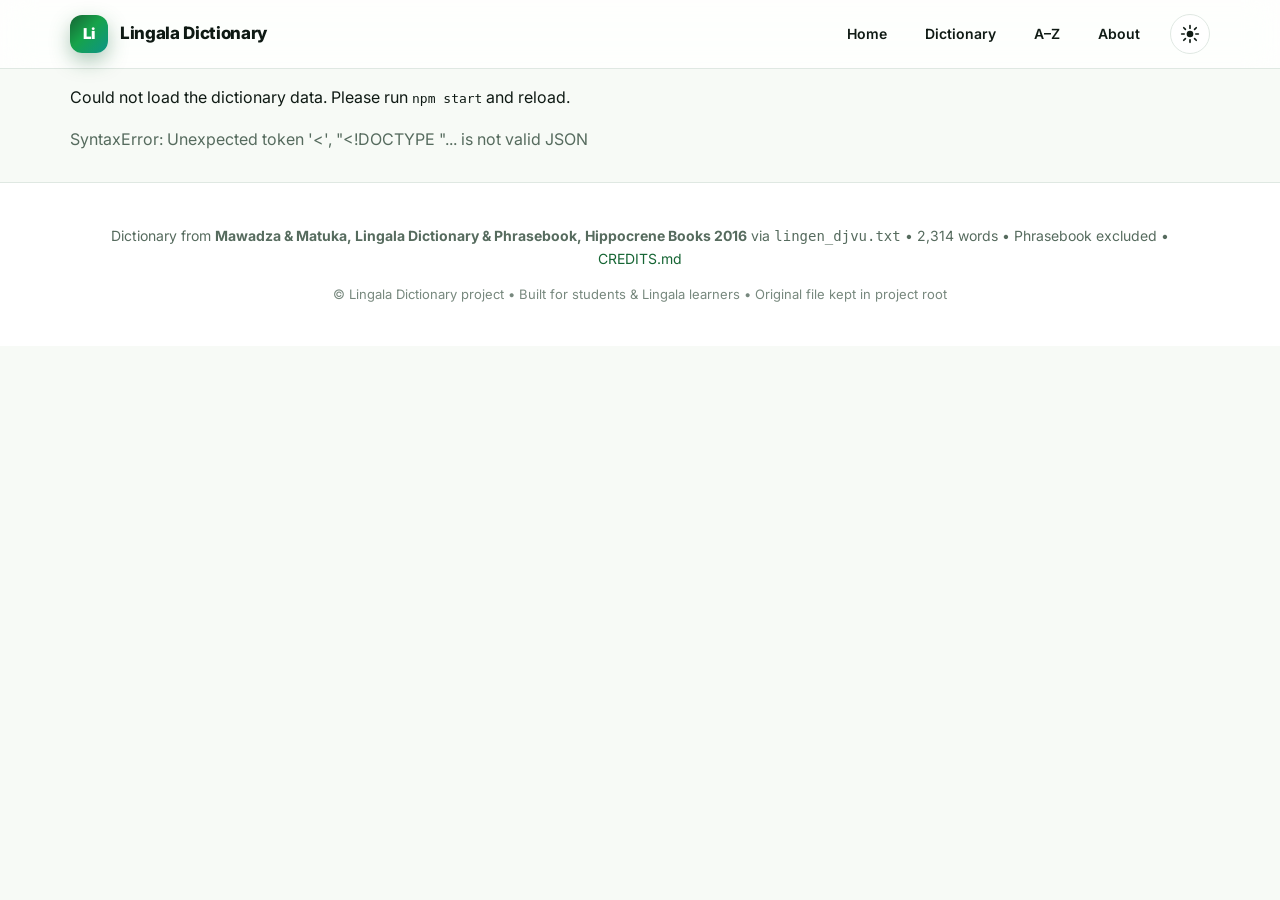
==== index.html @ 076da3cf "Add files via upload" ====
<!DOCTYPE html>
<html lang="en" data-theme="light">
<head>
  <meta charset="UTF-8" />
  <meta name="viewport" content="width=device-width, initial-scale=1.0" />
  <title>Lingala Dictionary — Discover Lingala Words & Meanings</title>
  <meta name="description" content="Premium Lingala–English dictionary with 2,314 words from Hippocrene Dictionary & Phrasebook. Fast search, A–Z browse, Word of the Day." />
  <link rel="icon" href="data:image/svg+xml,<svg xmlns='http://www.w3.org/2000/svg' viewBox='0 0 100 100'><text y='.9em' font-size='90'>📘</text></svg>" />
  <link rel="preconnect" href="https://fonts.googleapis.com" />
  <link rel="preconnect" href="https://fonts.gstatic.com" crossorigin />
  <link href="https://fonts.googleapis.com/css2?family=Inter:wght@500;600;700;800;900&display=swap" rel="stylesheet" />
  <link rel="stylesheet" href="/css/styles.css?v=4" />
</head>
<body>
  <header class="navbar">
    <div class="nav-inner">
      <a class="brand" href="#/">
        <span class="brand-mark">Li</span>
        <span class="brand-name">Lingala Dictionary</span>
      </a>
      <button class="nav-toggle" id="navToggle" aria-label="Open menu">
        <svg viewBox="0 0 24 24" width="24" height="24"><path d="M3 6h18M3 12h18M3 18h18" stroke="currentColor" stroke-width="2" stroke-linecap="round"/></svg>
      </button>
      <nav class="nav-links" id="navLinks">
        <a href="#/">Home</a>
        <a href="#/dictionary">Dictionary</a>
        <a href="#/categories">A–Z</a>
        <a href="#/about">About</a>
        <button class="theme-toggle" id="themeToggle" aria-label="Toggle dark mode">
          <svg class="icon-sun" viewBox="0 0 24 24" width="20" height="20"><circle cx="12" cy="12" r="4" fill="currentColor"/><g stroke="currentColor" stroke-width="2" stroke-linecap="round"><line x1="12" y1="2" x2="12" y2="5"/><line x1="12" y1="19" x2="12" y2="22"/><line x1="2" y1="12" x2="5" y2="12"/><line x1="19" y1="12" x2="22" y2="12"/><line x1="4.5" y1="4.5" x2="6.5" y2="6.5"/><line x1="17.5" y1="17.5" x2="19.5" y2="19.5"/><line x1="4.5" y1="19.5" x2="6.5" y2="17.5"/><line x1="17.5" y1="6.5" x2="19.5" y2="4.5"/></g></svg>
          <svg class="icon-moon" viewBox="0 0 24 24" width="20" height="20"><path d="M21 12.8A9 9 0 1 1 11.2 3a7 7 0 0 0 9.8 9.8z" fill="currentColor"/></svg>
        </button>
      </nav>
    </div>
  </header>
  <main id="app"></main>
  <footer class="footer">
    <div class="container footer-inner">
      <p>Dictionary from <strong>Mawadza & Matuka, Lingala Dictionary & Phrasebook, Hippocrene Books 2016</strong> via <code>lingen_djvu.txt</code> • 2,314 words • Phrasebook excluded • <a href="/CREDITS.md" target="_blank">CREDITS.md</a></p>
      <p class="footer-sub">© Lingala Dictionary project • Built for students & Lingala learners • Original file kept in project root</p>
    </div>
  </footer>
  <script src="/js/data.js?v=2"></script>
  <script src="/js/app.js?v=2"></script>
</body>
</html>
---- css/styles.css ----
/* =========================================================
   Lingala Dictionary — Congo Basin Theme
   Forest greens, river teals, and savanna gold,
   inspired by the Congo Basin. Fully responsive.
   ========================================================= */
:root{
  --primary:#166534;
  --primary-2:#16a34a;
  --primary-3:#0d9488;
  --accent:#d97706;
  --accent-2:#f59e0b;
  --grad:linear-gradient(135deg,#166534 0%,#16a34a 45%,#0d9488 100%);
  --grad-accent:linear-gradient(135deg,#d97706 0%,#f59e0b 100%);
  --bg:#f7faf6;
  --surface:#ffffff;
  --surface-2:#f0f6f1;
  --surface-3:#e8f2ea;
  --text:#0f1a14;
  --muted:#566b5e;
  --muted-2:#7d9489;
  --border:#dfe8e2;
  --border-2:#c3d3c9;
  --shadow:0 10px 30px rgba(15,26,20,.08);
  --shadow-lg:0 20px 50px rgba(15,26,20,.12);
  --shadow-sm:0 4px 14px rgba(15,26,20,.06);
  --chip-bg:#e8f2ea;
  --chip-text:#166534;
  --nav-bg:rgba(255,255,255,.82);
  --radius:16px;
  --radius-lg:20px;
  --radius-xl:24px;
}
html[data-theme="dark"]{
  --bg:#07110d;
  --surface:#0f1d16;
  --surface-2:#14261c;
  --surface-3:#1c3327;
  --text:#e7f2ea;
  --muted:#8fa89b;
  --muted-2:#5f786b;
  --border:#1c3327;
  --border-2:#2c4a3a;
  --shadow:0 14px 36px rgba(0,0,0,.45);
  --shadow-lg:0 24px 60px rgba(0,0,0,.55);
  --shadow-sm:0 6px 18px rgba(0,0,0,.35);
  --chip-bg:rgba(22,163,74,.15);
  --chip-text:#a7f3d0;
  --nav-bg:rgba(7,17,13,.78);
}
*{box-sizing:border-box}
html,body{margin:0;padding:0}
html{scroll-behavior:smooth}
body{
  font-family:"Inter",-apple-system,BlinkMacSystemFont,"Segoe UI",Roboto,Helvetica,Arial,sans-serif;
  background:var(--bg);
  color:var(--text);
  min-height:100vh;
  line-height:1.6;
  -webkit-font-smoothing:antialiased;
  transition:background-color .3s ease,color .3s ease;
  overflow-x:hidden;
}
a{color:var(--primary);text-decoration:none}
a:hover{text-decoration:underline}
.container{width:min(1140px,92vw);margin:0 auto}
.muted{color:var(--muted)}
.hl{background:#fef9c3;color:#854d0e;padding:1px 4px;border-radius:6px;font-weight:700}
html[data-theme="dark"] .hl{background:rgba(251,191,36,.25);color:#fde68a}

/* NAVBAR */
.navbar{
  position:sticky;top:0;z-index:50;
  backdrop-filter:blur(16px) saturate(180%);
  -webkit-backdrop-filter:blur(16px) saturate(180%);
  background:var(--nav-bg);
  border-bottom:1px solid var(--border);
}
.nav-inner{
  width:min(1140px,92vw);margin:0 auto;height:68px;
  display:flex;align-items:center;justify-content:space-between;gap:16px;
}
.brand{display:flex;align-items:center;gap:12px;color:var(--text);font-weight:800;letter-spacing:-.02em}
.brand:hover{text-decoration:none}
.brand-mark{
  width:38px;height:38px;border-radius:12px;background:var(--grad);
  color:#fff;font-weight:900;font-size:15px;display:grid;place-items:center;
  box-shadow:0 8px 20px rgba(22,101,52,.35);flex-shrink:0;
}
.brand-name{font-size:17px;letter-spacing:-.02em}
.nav-links{display:flex;align-items:center;gap:6px}
.nav-links a{
  color:var(--text);padding:9px 16px;border-radius:999px;
  font-weight:600;font-size:14px;transition:all .2s ease;white-space:nowrap;
}
.nav-links a:hover{background:var(--surface-3);text-decoration:none;transform:translateY(-1px)}
.nav-links a.active{background:var(--grad);color:#fff;box-shadow:0 6px 16px rgba(22,101,52,.3)}
.theme-toggle{
  margin-left:8px;width:40px;height:40px;border:1px solid var(--border);
  border-radius:999px;background:var(--surface);color:var(--text);cursor:pointer;
  display:grid;place-items:center;transition:all .2s ease;flex-shrink:0;
}
.theme-toggle:hover{transform:translateY(-1px) rotate(12deg);border-color:var(--border-2)}
.icon-moon{display:none}
html[data-theme="dark"] .icon-sun{display:none}
html[data-theme="dark"] .icon-moon{display:block}
.nav-toggle{display:none;background:none;border:none;color:var(--text);cursor:pointer;padding:8px;border-radius:10px}
.nav-toggle:hover{background:var(--surface-3)}

/* HERO */
.hero{position:relative;overflow:hidden;padding:80px 0 60px;text-align:center}
.hero-glow{
  position:absolute;inset:-30% 0 auto 0;height:520px;
  background:radial-gradient(600px 400px at 30% 0%, rgba(22,163,74,.16), transparent 60%), radial-gradient(600px 400px at 80% 20%, rgba(217,119,6,.13), transparent 60%), var(--grad);
  filter:blur(60px);opacity:.18;z-index:0;
}
html[data-theme="dark"] .hero-glow{opacity:.28;filter:blur(80px)}
.hero-inner{position:relative;z-index:1}
.hero-badge{
  display:inline-flex;align-items:center;gap:8px;
  background:var(--surface);border:1px solid var(--border);box-shadow:var(--shadow-sm);
  padding:6px 14px;border-radius:999px;font-size:13px;font-weight:700;color:var(--muted);margin-bottom:18px;
}
.hero-badge span{width:8px;height:8px;background:#22c55e;border-radius:50%;box-shadow:0 0 0 6px rgba(34,197,94,.15);animation:pulse 2s infinite}
@keyframes pulse{0%,100%{box-shadow:0 0 0 6px rgba(34,197,94,.15)}50%{box-shadow:0 0 0 10px rgba(34,197,94,0)}}
.hero-title{
  font-size:clamp(38px,7vw,64px);font-weight:900;letter-spacing:-.04em;
  margin:0 0 14px;line-height:.95;
  background:var(--grad);-webkit-background-clip:text;background-clip:text;-webkit-text-fill-color:transparent;
}
.hero-sub{font-size:clamp(16px,2.4vw,20px);color:var(--muted);margin:0 auto 32px;max-width:640px;line-height:1.5}
.hero-search{position:relative;width:min(640px,92vw);margin:0 auto}
.hero-search .search-ic{position:absolute;left:18px;top:50%;transform:translateY(-50%);color:var(--muted);pointer-events:none}
.hero-search .search-input{padding-left:52px;height:60px;font-size:17px;border-radius:999px;box-shadow:var(--shadow-lg);border-width:1.5px}
.hero-hint{margin-top:12px;font-size:13px;color:var(--muted-2);font-weight:500}
.hero-hint strong{color:var(--muted);font-weight:700}

/* SEARCH */
.search-wrap{position:relative;width:min(640px,100%);margin:0 auto 18px}
.search-wrap .search-ic{position:absolute;left:16px;top:50%;transform:translateY(-50%);color:var(--muted);pointer-events:none}
.search-input{
  width:100%;height:52px;padding:0 18px 0 46px;border-radius:999px;
  border:1.5px solid var(--border);background:var(--surface);color:var(--text);
  font-size:15px;font-weight:500;box-shadow:var(--shadow-sm);outline:none;
  transition:all .2s ease;
}
.search-input::placeholder{color:var(--muted-2)}
.search-input:focus{border-color:var(--primary-2);box-shadow:0 0 0 4px rgba(22,163,74,.15), var(--shadow-sm)}

/* STATS */
.stats{display:grid;grid-template-columns:repeat(4,1fr);gap:16px;margin:36px auto 8px}
.stat-card{
  background:var(--surface);border:1px solid var(--border);border-radius:var(--radius);
  padding:20px 16px;text-align:center;box-shadow:var(--shadow-sm);transition:all .2s ease;position:relative;overflow:hidden;
}
.stat-card::before{content:"";position:absolute;top:0;left:0;right:0;height:3px;background:var(--grad);opacity:0;transition:opacity .2s}
.stat-card:hover{transform:translateY(-3px);box-shadow:var(--shadow);border-color:var(--border-2)}
.stat-card:hover::before{opacity:1}
.stat-num{font-size:clamp(22px,3vw,30px);font-weight:900;color:var(--primary);letter-spacing:-.03em}
.stat-label{font-size:12px;color:var(--muted);margin-top:6px;font-weight:700;letter-spacing:.04em;text-transform:uppercase}

/* WORD OF THE DAY */
.wotd{
  display:block;margin:28px auto 0;background:var(--surface);
  border:1px solid var(--border);border-radius:var(--radius-xl);padding:26px 28px;box-shadow:var(--shadow);
  transition:all .2s ease;position:relative;overflow:hidden;
}
.wotd::before{content:"";position:absolute;left:0;top:0;bottom:0;width:5px;background:var(--grad)}
.wotd:hover{transform:translateY(-4px);box-shadow:var(--shadow-lg);border-color:var(--border-2);text-decoration:none}
.wotd-tag{
  display:inline-flex;align-items:center;gap:6px;font-size:11px;font-weight:800;text-transform:uppercase;
  letter-spacing:.08em;color:#fff;background:var(--grad);
  padding:6px 12px;border-radius:999px;margin-bottom:14px;
}
.wotd-word{font-size:34px;font-weight:900;letter-spacing:-.03em;line-height:1}
.wotd-mean{color:var(--muted);font-size:17px;margin-top:8px;line-height:1.4}
.wotd-ipa{color:var(--muted-2);font-style:italic;margin-top:10px;font-size:14px}
.wotd-ex{margin-top:14px;font-size:14px;color:var(--text);background:var(--surface-2);border:1px solid var(--border);border-radius:12px;padding:12px 14px}

/* SECTION TITLES */
.section-title{font-size:22px;font-weight:800;margin:40px 0 16px;letter-spacing:-.02em;display:flex;align-items:center;gap:10px}
.section-title::after{content:"";height:1px;flex:1;background:var(--border);margin-left:10px}
.browse-section{padding-bottom:50px}

/* A-Z BAR */
.az-bar{display:flex;flex-wrap:wrap;gap:7px;margin:8px 0 20px;justify-content:center}
.az-btn{
  min-width:40px;height:40px;border:1.5px solid var(--border);background:var(--surface);
  color:var(--text);border-radius:12px;font-weight:700;font-size:14px;cursor:pointer;
  transition:all .18s ease;
}
.az-btn:hover{transform:translateY(-2px);border-color:var(--primary-2);color:var(--primary)}
.az-btn.active{background:var(--grad);color:#fff;border-color:transparent;box-shadow:0 6px 16px rgba(22,101,52,.3);transform:translateY(-1px)}
.result-count{color:var(--muted);font-size:14px;margin-bottom:18px;font-weight:600;text-align:center}

/* WORD GRID & CARDS */
.word-grid{display:grid;grid-template-columns:repeat(auto-fill,minmax(260px,1fr));gap:16px}
.word-card{
  display:block;background:var(--surface);border:1px solid var(--border);
  border-radius:var(--radius);padding:18px 20px;box-shadow:var(--shadow-sm);
  transition:all .2s ease;color:var(--text);position:relative;overflow:hidden;
}
.word-card::before{content:"";position:absolute;top:0;left:0;right:0;height:2px;background:var(--grad);opacity:0;transition:opacity .2s}
.word-card:hover{transform:translateY(-4px);box-shadow:var(--shadow);border-color:var(--border-2);text-decoration:none}
.word-card:hover::before{opacity:1}
.wc-top{display:flex;align-items:center;justify-content:space-between;gap:10px}
.wc-word{font-size:19px;font-weight:800;letter-spacing:-.02em;line-height:1.2;overflow:hidden;text-overflow:ellipsis;white-space:nowrap;flex:1}
.wc-mean{color:var(--muted);margin-top:8px;font-size:14px;line-height:1.4;display:-webkit-box;-webkit-line-clamp:2;-webkit-box-orient:vertical;overflow:hidden;min-height:40px}
.wc-foot{margin-top:10px;color:var(--muted-2);font-size:12px;font-style:italic;display:flex;align-items:center;gap:6px}
.spk{font-style:normal}
.badge{
  font-size:10px;font-weight:800;text-transform:uppercase;letter-spacing:.06em;
  padding:4px 10px;border-radius:999px;background:var(--chip-bg);color:var(--chip-text);
  white-space:nowrap;flex-shrink:0;
}
.badge.big{font-size:12px;padding:6px 12px}

/* LOAD MORE */
.load-more-wrap{text-align:center;margin:28px 0 10px}
.btn-load{
  border:none;cursor:pointer;padding:13px 32px;border-radius:999px;
  font-size:14px;font-weight:800;letter-spacing:.02em;color:#fff;background:var(--grad);
  box-shadow:0 8px 20px rgba(22,101,52,.3);transition:all .2s ease;
}
.btn-load:hover{transform:translateY(-2px);box-shadow:0 12px 28px rgba(22,101,52,.38)}
.btn-load:active{transform:translateY(0)}
.empty{color:var(--muted);text-align:center;padding:50px 20px;background:var(--surface);border:1px dashed var(--border);border-radius:var(--radius);font-weight:600}

/* PAGE HEADS */
.page-head{padding:44px 0 12px}
.page-head h1{font-size:clamp(28px,4vw,38px);font-weight:900;margin:0 0 8px;letter-spacing:-.03em}
.page-head p{margin:0}
.back{display:inline-flex;align-items:center;gap:6px;margin-bottom:16px;color:var(--muted);font-weight:700;font-size:14px;padding:8px 12px;border-radius:999px;background:var(--surface);border:1px solid var(--border);transition:all .2s}
.back:hover{color:var(--primary);border-color:var(--primary-2);text-decoration:none;transform:translateX(-2px)}

/* CATEGORIES */
.cat-grid{display:grid;grid-template-columns:repeat(auto-fill,minmax(260px,1fr));gap:16px;padding-bottom:50px}
.cat-card{
  display:flex;align-items:center;justify-content:space-between;
  background:var(--surface);border:1px solid var(--border);border-radius:var(--radius);
  padding:18px 20px;box-shadow:var(--shadow-sm);color:var(--text);
  transition:all .2s ease;
}
.cat-card:hover{transform:translateY(-3px);box-shadow:var(--shadow);border-color:var(--border-2);text-decoration:none}
.cat-name{font-weight:800;letter-spacing:-.01em}
.cat-count{font-size:12px;font-weight:800;background:var(--grad);color:#fff;padding:5px 12px;border-radius:999px;min-width:44px;text-align:center}

/* WORD DETAIL */
.detail{padding-bottom:60px}
.detail-card{
  background:var(--surface);border:1px solid var(--border);border-radius:var(--radius-xl);
  padding:32px;box-shadow:var(--shadow);max-width:760px;margin-top:8px;position:relative;overflow:hidden;
}
.detail-card::before{content:"";position:absolute;top:0;left:0;right:0;height:4px;background:var(--grad)}
.detail-head{display:flex;align-items:center;gap:14px;flex-wrap:wrap;margin-bottom:4px}
.detail-word{font-size:clamp(32px,7vw,48px);font-weight:900;margin:0;letter-spacing:-.04em;line-height:1}
.detail-mean{font-size:19px;color:var(--text);margin:14px 0 0;font-weight:600;line-height:1.5}
.detail-ipa{margin-top:10px;color:var(--muted);font-size:16px;font-style:italic}
.detail-block{margin-top:24px;padding-top:20px;border-top:1px solid var(--border)}
.detail-block h3{margin:0 0 10px;font-size:11px;text-transform:uppercase;letter-spacing:.08em;color:var(--muted);font-weight:800}
.detail-block p{margin:0;font-size:16px;line-height:1.6}
.detail-block.source{font-size:13px;background:var(--surface-2);padding:16px;border-radius:12px;border:1px solid var(--border)}
.example{background:var(--surface-2);border:1px solid var(--border);border-radius:12px;padding:14px;margin-bottom:10px}
.ex-text{font-weight:700;margin:0;font-size:15px}
.ex-trans{color:var(--muted);margin:6px 0 0;font-size:14px}
.chips{display:flex;flex-wrap:wrap;gap:8px}
.chip{
  font-size:13px;font-weight:700;padding:7px 14px;border-radius:999px;
  background:var(--chip-bg);color:var(--chip-text);transition:all .15s ease;border:1px solid transparent;
}
.chip:hover{transform:translateY(-2px);text-decoration:none;border-color:var(--primary-2)}

/* ABOUT */
.about-card{
  background:var(--surface);border:1px solid var(--border);border-radius:var(--radius-xl);
  padding:32px;box-shadow:var(--shadow);max-width:820px;margin-bottom:50px;
}
.about-card h2{font-size:18px;margin:28px 0 10px;font-weight:800;letter-spacing:-.02em}
.about-card h2:first-child{margin-top:0}
.about-card ul{padding-left:20px}
.about-card li{margin:8px 0}
.about-card p{line-height:1.7}

/* FOOTER */
.footer{border-top:1px solid var(--border);padding:28px 0;margin-top:30px;background:var(--surface)}
.footer-inner{font-size:14px;color:var(--muted);text-align:center;line-height:1.6}
.footer-sub{margin-top:6px;opacity:.8;font-size:13px}

/* LOADING */
.loading{text-align:center;padding:100px 0;color:var(--muted)}
.spinner{
  width:44px;height:44px;margin:0 auto 16px;border-radius:50%;
  border:3px solid var(--border);border-top-color:var(--primary);animation:spin .8s linear infinite;
}
@keyframes spin{to{transform:rotate(360deg)}}

/* VIEW TRANSITION */
.view-enter{animation:fadeUp .4s ease both}
@keyframes fadeUp{from{opacity:0;transform:translateY(12px)}to{opacity:1;transform:translateY(0)}}

/* RESPONSIVE */
@media (max-width:900px){.stats{grid-template-columns:repeat(2,1fr)}}
@media (max-width:760px){
  .nav-toggle{display:block}
  .nav-links{
    position:absolute;top:68px;left:0;right:0;flex-direction:column;
    align-items:stretch;gap:6px;background:var(--nav-bg);backdrop-filter:blur(16px);
    border-bottom:1px solid var(--border);padding:16px 4vw 20px;display:none;box-shadow:var(--shadow-lg);
  }
  .nav-links.open{display:flex}
  .nav-links a{padding:12px 16px}
  .theme-toggle{margin:8px 16px 0;width:auto;height:44px;border-radius:12px}
  .word-grid{grid-template-columns:1fr 1fr;gap:12px}
  .detail-card{padding:24px}
  .stats{gap:12px}
  .hero{padding:60px 0 40px}
}
@media (max-width:520px){
  .word-grid{grid-template-columns:1fr}
  .stats{grid-template-columns:1fr 1fr}
  .az-btn{min-width:36px;height:36px;font-size:13px}
}
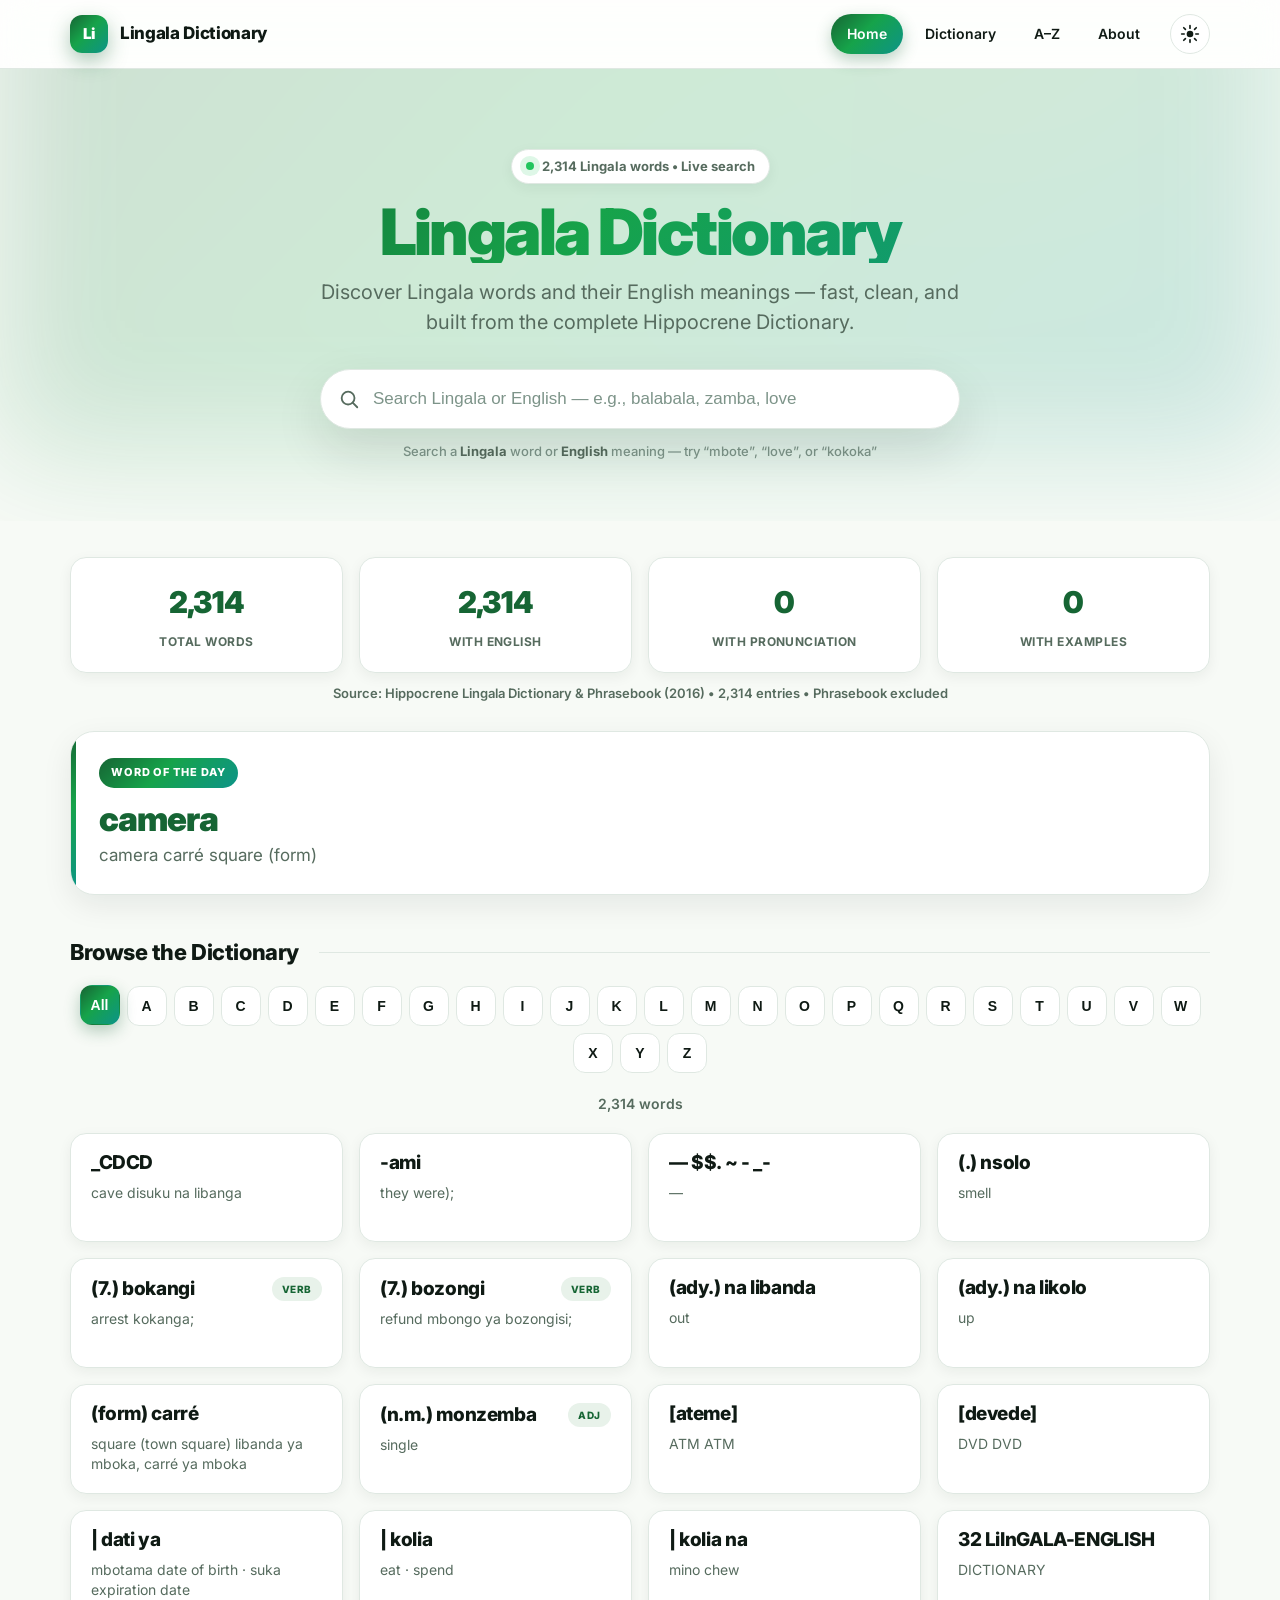
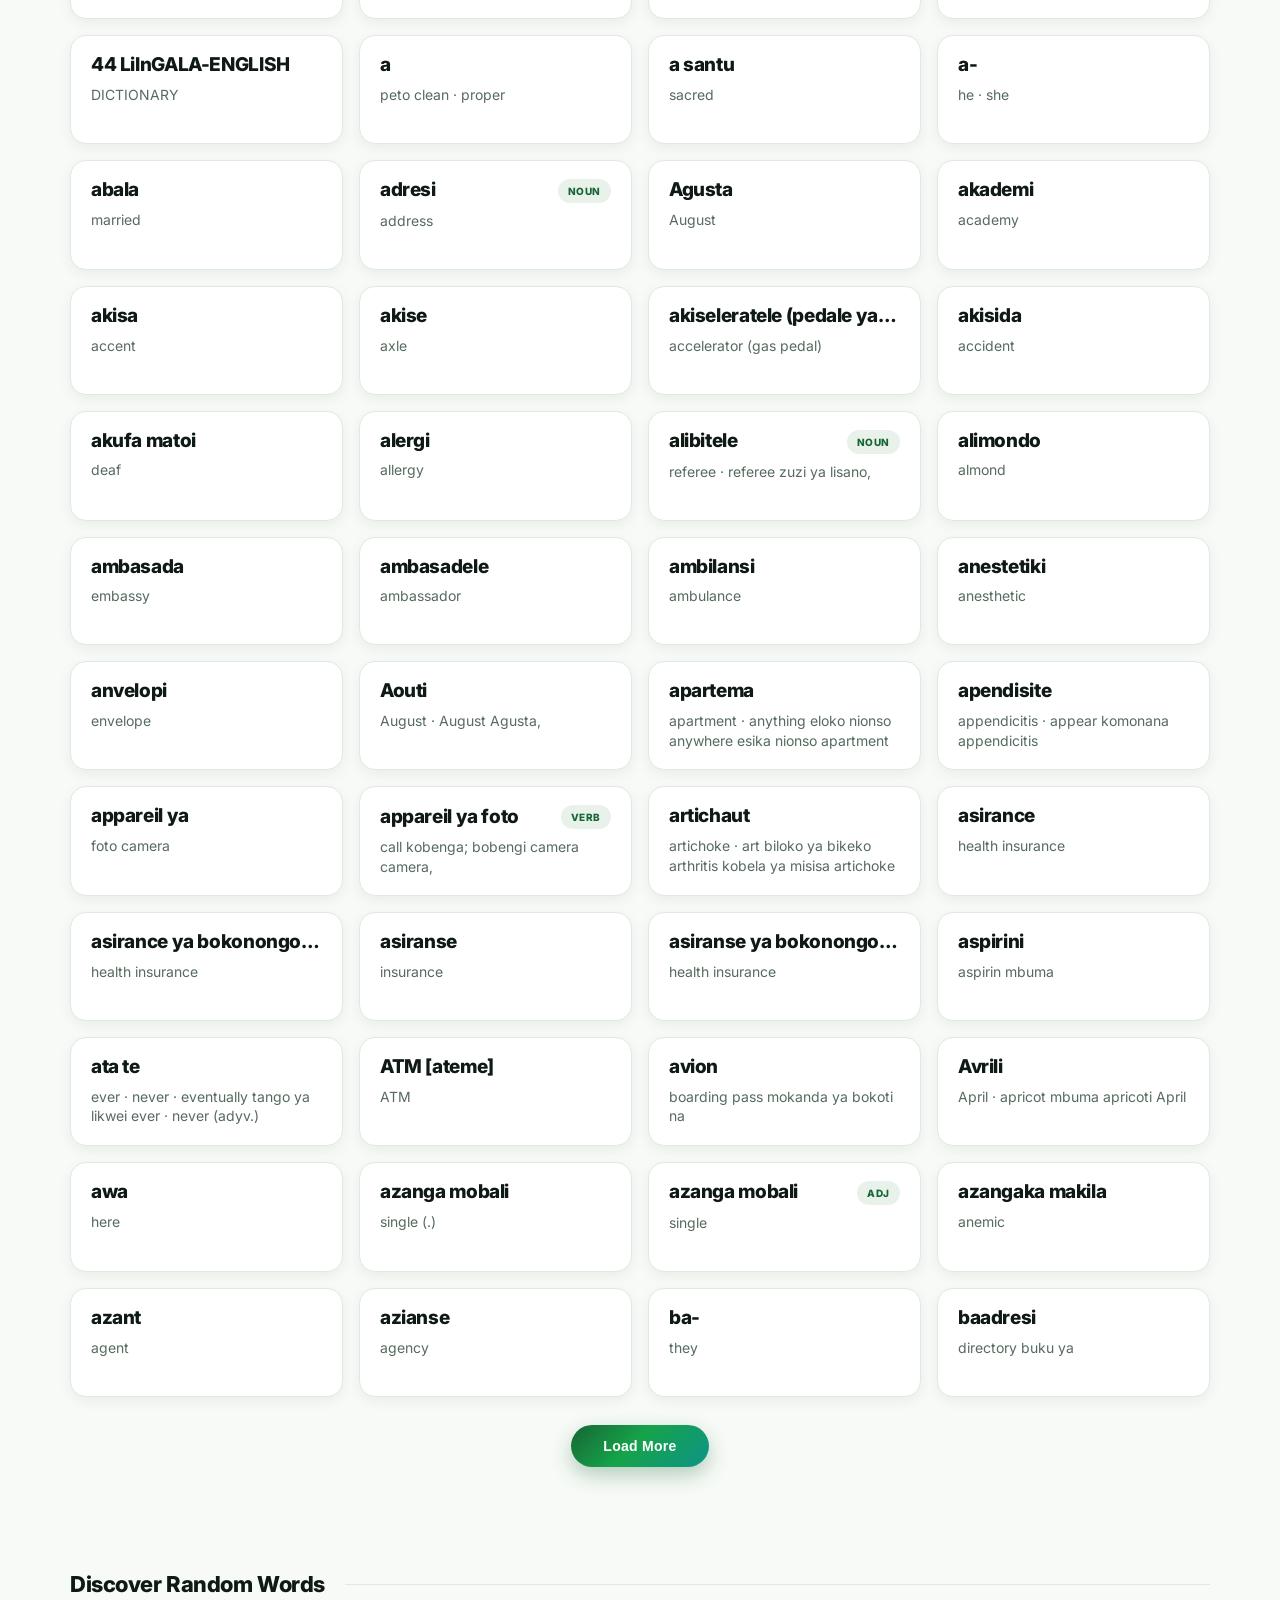
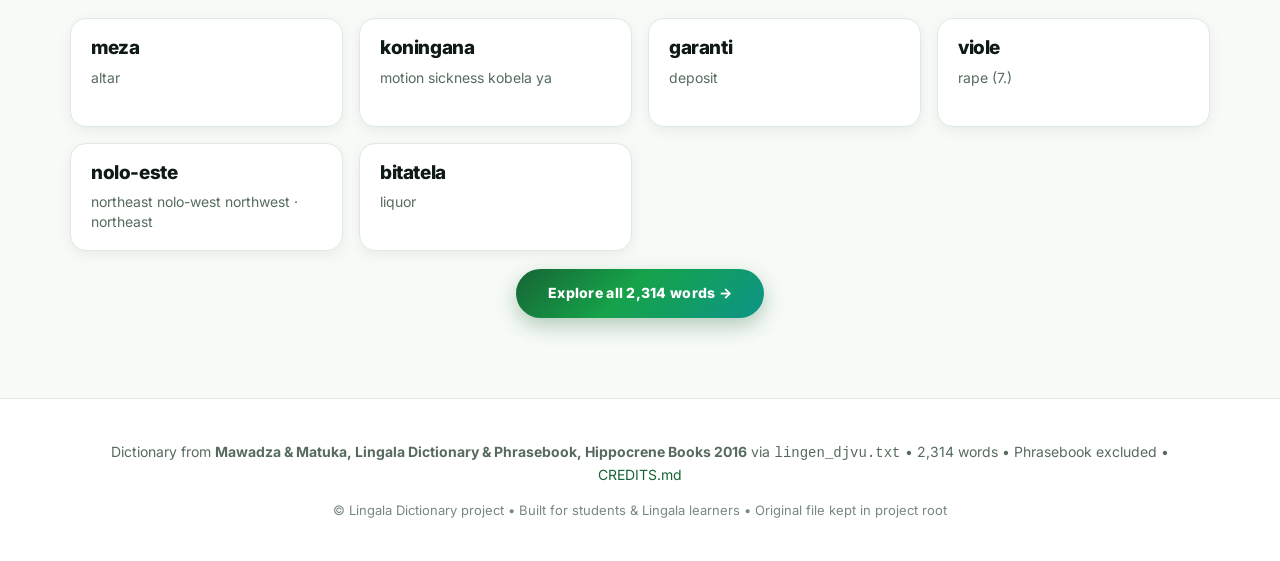
==== commit 38fc88ae: "Add files via upload" ====
--- a/index.html
+++ b/index.html
@@ -5,11 +5,24 @@
   <meta name="viewport" content="width=device-width, initial-scale=1.0" />
   <title>Lingala Dictionary — Discover Lingala Words & Meanings</title>
   <meta name="description" content="Premium Lingala–English dictionary with 2,314 words from Hippocrene Dictionary & Phrasebook. Fast search, A–Z browse, Word of the Day." />
-  <link rel="icon" href="data:image/svg+xml,<svg xmlns='http://www.w3.org/2000/svg' viewBox='0 0 100 100'><text y='.9em' font-size='90'>📘</text></svg>" />
+  <script>
+    // GitHub Pages base path handling: must be /lingala-dictionary/ on GH Pages, "" on localhost
+    (function(){
+      var isGhPages = location.hostname.endsWith('github.io') || location.pathname.indexOf('/lingala-dictionary') === 0;
+      var base = isGhPages ? '/lingala-dictionary' : '';
+      window.__BASE__ = base;
+      if(base){
+        var b = document.createElement('base');
+        b.href = base + '/';
+        document.head.appendChild(b);
+      }
+    })();
+  </script>
+  <link rel="icon" href="data:image/svg+xml,%3Csvg xmlns='http://www.w3.org/2000/svg' viewBox='0 0 100 100'%3E%3Ctext y='.9em' font-size='90'%3E%F0%9F%93%98%3C/text%3E%3C/svg%3E" />
   <link rel="preconnect" href="https://fonts.googleapis.com" />
   <link rel="preconnect" href="https://fonts.gstatic.com" crossorigin />
   <link href="https://fonts.googleapis.com/css2?family=Inter:wght@500;600;700;800;900&display=swap" rel="stylesheet" />
-  <link rel="stylesheet" href="/css/styles.css?v=4" />
+  <link rel="stylesheet" href="./css/styles.css?v=4" />
 </head>
 <body>
   <header class="navbar">
@@ -36,11 +49,11 @@
   <main id="app"></main>
   <footer class="footer">
     <div class="container footer-inner">
-      <p>Dictionary from <strong>Mawadza & Matuka, Lingala Dictionary & Phrasebook, Hippocrene Books 2016</strong> via <code>lingen_djvu.txt</code> • 2,314 words • Phrasebook excluded • <a href="/CREDITS.md" target="_blank">CREDITS.md</a></p>
+      <p>Dictionary from <strong>Mawadza & Matuka, Lingala Dictionary & Phrasebook, Hippocrene Books 2016</strong> via <code>lingen_djvu.txt</code> • 2,314 words • Phrasebook excluded • <a href="./CREDITS.md" target="_blank">CREDITS.md</a></p>
       <p class="footer-sub">© Lingala Dictionary project • Built for students & Lingala learners • Original file kept in project root</p>
     </div>
   </footer>
-  <script src="/js/data.js?v=2"></script>
-  <script src="/js/app.js?v=2"></script>
+  <script src="./js/data.js?v=2"></script>
+  <script src="./js/app.js?v=2"></script>
 </body>
 </html>
